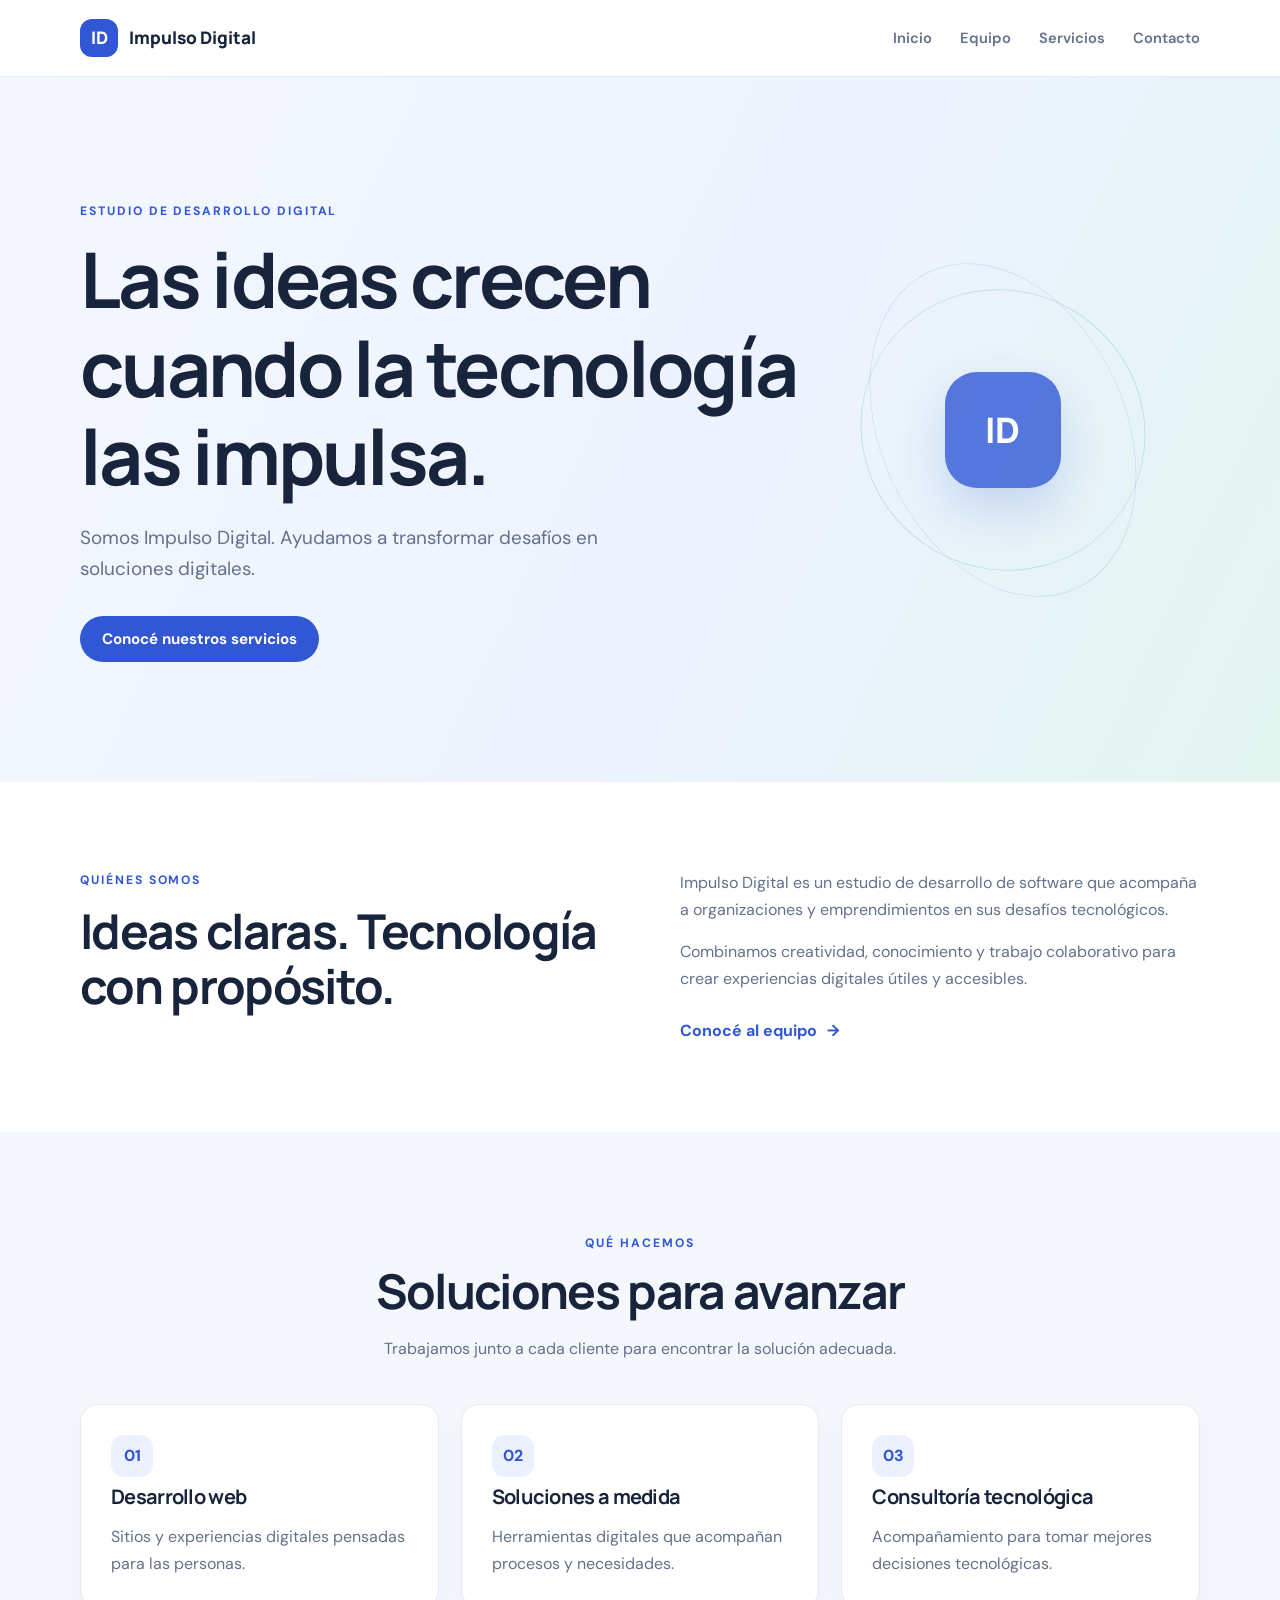
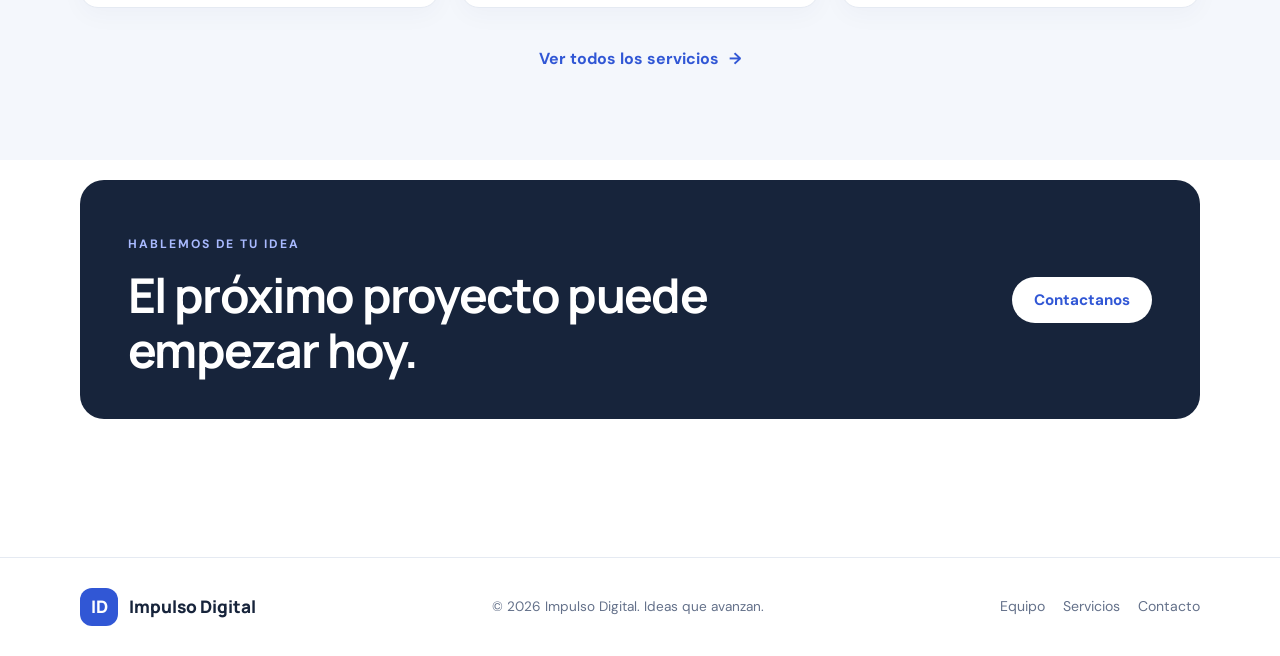
==== index.html @ ab521079 "Add files via upload" ====
<!DOCTYPE html>
<html lang="es">
<head>
  <meta charset="UTF-8">
  <meta name="viewport" content="width=device-width, initial-scale=1.0">
  <meta name="description" content="Impulso Digital: tecnología que impulsa ideas.">
  <title>Impulso Digital | Inicio</title>
  <link rel="stylesheet" href="css/style.css">
</head>
<body>
  <div id="navbar-container"></div>

  <main>
    <section class="hero">
      <div class="container hero-content">
        <p class="eyebrow">ESTUDIO DE DESARROLLO DIGITAL</p>
        <h1>Las ideas crecen cuando la tecnología las impulsa.</h1>
        <p class="hero-copy">
          Somos Impulso Digital. Ayudamos a transformar desafíos en soluciones digitales.
        </p>
        <a class="button button-primary" href="servicios.html">Conocé nuestros servicios</a>
      </div>

      <div class="hero-decoration" aria-hidden="true">
        <div class="orbit orbit-one"></div>
        <div class="orbit orbit-two"></div>
        <div class="orbit-center">ID</div>
      </div>
    </section>

    <section class="section intro-section">
      <div class="container two-column">
        <div>
          <p class="eyebrow">QUIÉNES SOMOS</p>
          <h2>Ideas claras. Tecnología con propósito.</h2>
        </div>

        <div>
          <p>
            Impulso Digital es un estudio de desarrollo de software que acompaña a organizaciones y
            emprendimientos en sus desafíos tecnológicos.
          </p>
          <p>
            Combinamos creatividad, conocimiento y trabajo colaborativo para crear experiencias
            digitales útiles y accesibles.
          </p>
          <a class="text-link" href="equipo.html">
            Conocé al equipo <span aria-hidden="true">→</span>
          </a>
        </div>
      </div>
    </section>

    <section class="section soft-section">
      <div class="container">
        <div class="section-heading">
          <p class="eyebrow">QUÉ HACEMOS</p>
          <h2>Soluciones para avanzar</h2>
          <p>Trabajamos junto a cada cliente para encontrar la solución adecuada.</p>
        </div>

        <div class="card-grid three-cards">
          <article class="info-card">
            <span class="card-icon">01</span>
            <h3>Desarrollo web</h3>
            <p>Sitios y experiencias digitales pensadas para las personas.</p>
          </article>
          <article class="info-card">
            <span class="card-icon">02</span>
            <h3>Soluciones a medida</h3>
            <p>Herramientas digitales que acompañan procesos y necesidades.</p>
          </article>
          <article class="info-card">
            <span class="card-icon">03</span>
            <h3>Consultoría tecnológica</h3>
            <p>Acompañamiento para tomar mejores decisiones tecnológicas.</p>
          </article>
        </div>

        <div class="center-action">
          <a class="text-link" href="servicios.html">
            Ver todos los servicios <span aria-hidden="true">→</span>
          </a>
        </div>
      </div>
    </section>

    <section class="section cta-section">
      <div class="container cta-panel">
        <div>
          <p class="eyebrow">HABLEMOS DE TU IDEA</p>
          <h2>El próximo proyecto puede empezar hoy.</h2>
        </div>
        <a class="button button-light" href="contacto.html">Contactanos</a>
      </div>
    </section>
  </main>

  <footer id="footer-container"></footer>
  <script src="js/navbar.js"></script>
  <script src="js/main.js"></script>
</body>
</html>
---- css/style.css ----
@import url('https://fonts.googleapis.com/css2?family=DM+Sans:wght@400;500;600;700&family=Manrope:wght@400;500;600;700;800&display=swap');

:root {
  --ink: #17243b;
  --muted: #64718a;
  --blue: #3157d5;
  --blue-dark: #203da5;
  --mint: #dff5ed;
  --paper: #ffffff;
  --soft: #f4f7fc;
  --line: #e5eaf2;
  --radius: 18px;
  --shadow: 0 14px 40px rgba(25, 45, 85, .08);
}

* {
  box-sizing: border-box;
}

html {
  scroll-behavior: smooth;
}

body {
  margin: 0;
  color: var(--ink);
  background: var(--paper);
  font-family: 'DM Sans', Arial, sans-serif;
  line-height: 1.65;
}

h1,
h2,
h3 {
  font-family: 'Manrope', Arial, sans-serif;
  line-height: 1.15;
  letter-spacing: -.035em;
}

h1 {
  max-width: 760px;
  margin: 14px 0 22px;
  font-size: clamp(2.7rem, 6vw, 5rem);
}

h2 {
  margin: 10px 0 18px;
  font-size: clamp(2rem, 4vw, 3rem);
}

h3 {
  margin: 8px 0;
  font-size: 1.25rem;
}

p {
  color: var(--muted);
}

a {
  color: inherit;
  text-decoration: none;
}

.container {
  width: min(1120px, calc(100% - 48px));
  margin: 0 auto;
}

.eyebrow {
  color: var(--blue);
  font-size: .76rem;
  font-weight: 700;
  letter-spacing: .16em;
}

.site-header {
  position: sticky;
  top: 0;
  z-index: 20;
  border-bottom: 1px solid var(--line);
  background: rgba(255, 255, 255, .94);
  backdrop-filter: blur(12px);
}

.nav-inner {
  display: flex;
  min-height: 76px;
  align-items: center;
  justify-content: space-between;
  gap: 24px;
}

.brand {
  display: flex;
  align-items: center;
  gap: 11px;
  font-family: 'Manrope', sans-serif;
  font-size: 1.08rem;
  font-weight: 800;
}

.brand-mark {
  display: grid;
  width: 38px;
  height: 38px;
  place-items: center;
  border-radius: 12px;
  color: white;
  background: var(--blue);
  font-weight: 800;
}

.nav-links {
  display: flex;
  align-items: center;
  gap: 28px;
}

.nav-links a {
  color: var(--muted);
  font-size: .92rem;
  font-weight: 600;
}

.nav-links a:hover,
.nav-links a.active {
  color: var(--blue);
}

.menu-toggle {
  display: none;
  padding: 8px 12px;
  border: 1px solid var(--line);
  border-radius: 10px;
  color: var(--ink);
  background: white;
  font-size: 1.2rem;
  cursor: pointer;
}

.hero {
  position: relative;
  overflow: hidden;
  padding: 112px 0 120px;
  background: linear-gradient(115deg, #f4f7ff 0%, #edf3ff 58%, #e2f5ef 100%);
}

.hero-content {
  position: relative;
  z-index: 2;
}

.hero-copy {
  max-width: 560px;
  margin: 0 0 32px;
  font-size: 1.18rem;
}

.hero-decoration {
  position: absolute;
  top: 50%;
  right: 8%;
  width: 350px;
  height: 350px;
  transform: translateY(-50%);
  opacity: .8;
}

.orbit {
  position: absolute;
  inset: 0;
  border: 1px solid rgba(49, 87, 213, .18);
  border-radius: 50%;
  transform: rotate(-25deg) scaleX(.7);
}

.orbit-two {
  inset: 36px -25px;
  border-color: rgba(33, 160, 125, .28);
  transform: rotate(35deg) scaleX(.72);
}

.orbit-center {
  position: absolute;
  top: 50%;
  left: 50%;
  display: grid;
  width: 116px;
  height: 116px;
  place-items: center;
  transform: translate(-50%, -50%);
  border-radius: 32px;
  color: white;
  background: var(--blue);
  box-shadow: 0 22px 50px rgba(49, 87, 213, .25);
  font: 800 2.2rem 'Manrope';
}

.button {
  display: inline-flex;
  align-items: center;
  justify-content: center;
  padding: 13px 22px;
  border: 0;
  border-radius: 999px;
  font: 700 .95rem 'DM Sans';
  cursor: pointer;
  transition: transform .2s, background .2s;
}

.button:hover {
  transform: translateY(-2px);
}

.button-primary {
  color: white;
  background: var(--blue);
}

.button-primary:hover {
  background: var(--blue-dark);
}

.button-light {
  color: var(--blue);
  background: white;
}

.section {
  padding: 88px 0;
}

.soft-section {
  background: var(--soft);
}

.two-column {
  display: grid;
  grid-template-columns: 1fr 1fr;
  align-items: start;
  gap: 80px;
}

.two-column p:first-child {
  margin-top: 0;
}

.text-link {
  display: inline-flex;
  align-items: center;
  gap: 10px;
  margin-top: 10px;
  color: var(--blue);
  font-weight: 700;
}

.section-heading {
  max-width: 680px;
  margin: 0 auto 42px;
  text-align: center;
}

.section-heading p {
  margin-bottom: 0;
}

.section-heading.align-left {
  margin-left: 0;
  text-align: left;
}

.card-grid {
  display: grid;
  gap: 22px;
}

.three-cards {
  grid-template-columns: repeat(3, 1fr);
}

.info-card {
  padding: 30px;
  border: 1px solid var(--line);
  border-radius: var(--radius);
  background: white;
  box-shadow: 0 8px 25px rgba(25, 45, 85, .03);
}

.info-card p {
  margin-bottom: 0;
}

.card-icon {
  display: inline-grid;
  width: 42px;
  height: 42px;
  place-items: center;
  border-radius: 13px;
  color: var(--blue);
  background: #edf1ff;
  font-weight: 800;
}

.center-action {
  margin-top: 28px;
  text-align: center;
}

.cta-section {
  padding-top: 20px;
}

.cta-panel {
  display: flex;
  align-items: center;
  justify-content: space-between;
  gap: 30px;
  padding: 42px 48px;
  border-radius: 24px;
  background: var(--ink);
}

.cta-panel h2 {
  max-width: 650px;
  margin-bottom: 0;
  color: white;
}

.cta-panel .eyebrow {
  color: #a9baff;
}

.page-hero {
  padding: 78px 0 82px;
  background: linear-gradient(115deg, #f4f7ff, #e8f5f1);
}

.page-hero h1 {
  max-width: 800px;
  font-size: clamp(2.5rem, 5vw, 4.2rem);
}

.page-hero p:last-child {
  max-width: 650px;
  font-size: 1.1rem;
}

.team-grid {
  display: grid;
  grid-template-columns: repeat(3, 1fr);
  gap: 22px;
}

.team-card {
  overflow: hidden;
  border: 1px solid var(--line);
  border-radius: var(--radius);
  background: white;
  box-shadow: var(--shadow);
}

.avatar {
  display: grid;
  height: 170px;
  place-items: center;
  color: white;
  font: 800 2.7rem 'Manrope';
  letter-spacing: -.06em;
}

.avatar-a {
  background: linear-gradient(135deg, #3157d5, #8a9df0);
}

.avatar-b {
  background: linear-gradient(135deg, #1a927e, #8bd7c3);
}

.avatar-c {
  background: linear-gradient(135deg, #d17b48, #f0c08b);
}

.avatar-d {
  background: linear-gradient(135deg, #684db5, #b2a0e8);
}

.avatar-e {
  background: linear-gradient(135deg, #bb527c, #f0a4be);
}

.team-card-body {
  padding: 22px;
}

.team-card-body p {
  margin: 8px 0;
}

.team-role {
  color: var(--blue);
  font-size: .75rem;
  font-weight: 700;
  text-transform: uppercase;
  letter-spacing: .1em;
}

.notice {
  margin-top: 30px;
  padding: 14px 18px;
  border-radius: 12px;
  background: #fff8e8;
  font-size: .88rem;
}

.service-list {
  max-width: 900px;
}

.service-row {
  display: grid;
  grid-template-columns: 70px 1fr 40px;
  align-items: start;
  gap: 24px;
  padding: 30px 0;
  border-bottom: 1px solid var(--line);
}

.service-row:first-child {
  padding-top: 0;
}

.service-number {
  color: var(--blue);
  font: 800 1.4rem 'Manrope';
}

.service-row h2 {
  margin: 0 0 10px;
  font-size: 1.7rem;
}

.service-row p {
  max-width: 700px;
  margin: 0;
}

.service-arrow {
  color: var(--blue);
  font-size: 1.5rem;
}

.contact-layout {
  display: grid;
  grid-template-columns: .85fr 1.15fr;
  gap: 80px;
}

.contact-details h2 {
  font-size: 3rem;
}

.contact-item {
  padding: 17px 0;
  border-bottom: 1px solid var(--line);
}

.contact-label {
  display: block;
  margin-bottom: 4px;
  color: var(--muted);
  font-size: .82rem;
}

.contact-item a {
  color: var(--blue);
  font-weight: 700;
}

.contact-form {
  display: grid;
  gap: 10px;
  padding: 30px;
  border: 1px solid var(--line);
  border-radius: var(--radius);
  box-shadow: var(--shadow);
}

.contact-form label {
  font-size: .9rem;
  font-weight: 700;
}

.contact-form input,
.contact-form textarea {
  width: 100%;
  padding: 13px 14px;
  border: 1px solid #dce3ef;
  border-radius: 10px;
  color: var(--ink);
  background: #fbfcff;
  font: inherit;
}

.contact-form input:focus,
.contact-form textarea:focus {
  outline: 2px solid #cbd6ff;
  border-color: var(--blue);
}

.contact-form .button {
  justify-self: start;
  margin-top: 8px;
}

.form-feedback {
  margin: 0;
  font-size: .82rem;
}

.site-footer {
  margin-top: 50px;
  padding: 30px 0;
  border-top: 1px solid var(--line);
}

.footer-inner {
  display: flex;
  align-items: center;
  justify-content: space-between;
  gap: 20px;
}

.footer-inner p {
  margin: 0;
  font-size: .85rem;
}

.footer-links {
  display: flex;
  gap: 18px;
  color: var(--muted);
  font-size: .88rem;
}

@media (max-width: 850px) {
  .hero-decoration {
    right: -120px;
    opacity: .25;
  }

  .two-column,
  .contact-layout {
    grid-template-columns: 1fr;
    gap: 28px;
  }

  .team-grid {
    grid-template-columns: repeat(2, 1fr);
  }

  .three-cards {
    grid-template-columns: 1fr;
  }
}

@media (max-width: 620px) {
  .container {
    width: min(100% - 32px, 1120px);
  }

  .hero {
    padding: 78px 0 84px;
  }

  .hero-decoration {
    display: none;
  }

  .section {
    padding: 62px 0;
  }

  .nav-inner {
    min-height: 68px;
  }

  .menu-toggle {
    display: inline-block;
  }

  .nav-links {
    position: absolute;
    top: 68px;
    right: 0;
    left: 0;
    display: none;
    flex-direction: column;
    align-items: flex-start;
    gap: 16px;
    padding: 18px 24px 24px;
    border-bottom: 1px solid var(--line);
    background: white;
  }

  .nav-links.is-open {
    display: flex;
  }

  .team-grid {
    grid-template-columns: 1fr;
  }

  .cta-panel {
    align-items: flex-start;
    flex-direction: column;
    padding: 30px 24px;
  }

  .service-row {
    grid-template-columns: 42px 1fr;
    gap: 14px;
  }

  .service-arrow {
    display: none;
  }

  .contact-form {
    padding: 22px;
  }

  .footer-inner {
    align-items: flex-start;
    flex-direction: column;
  }
}
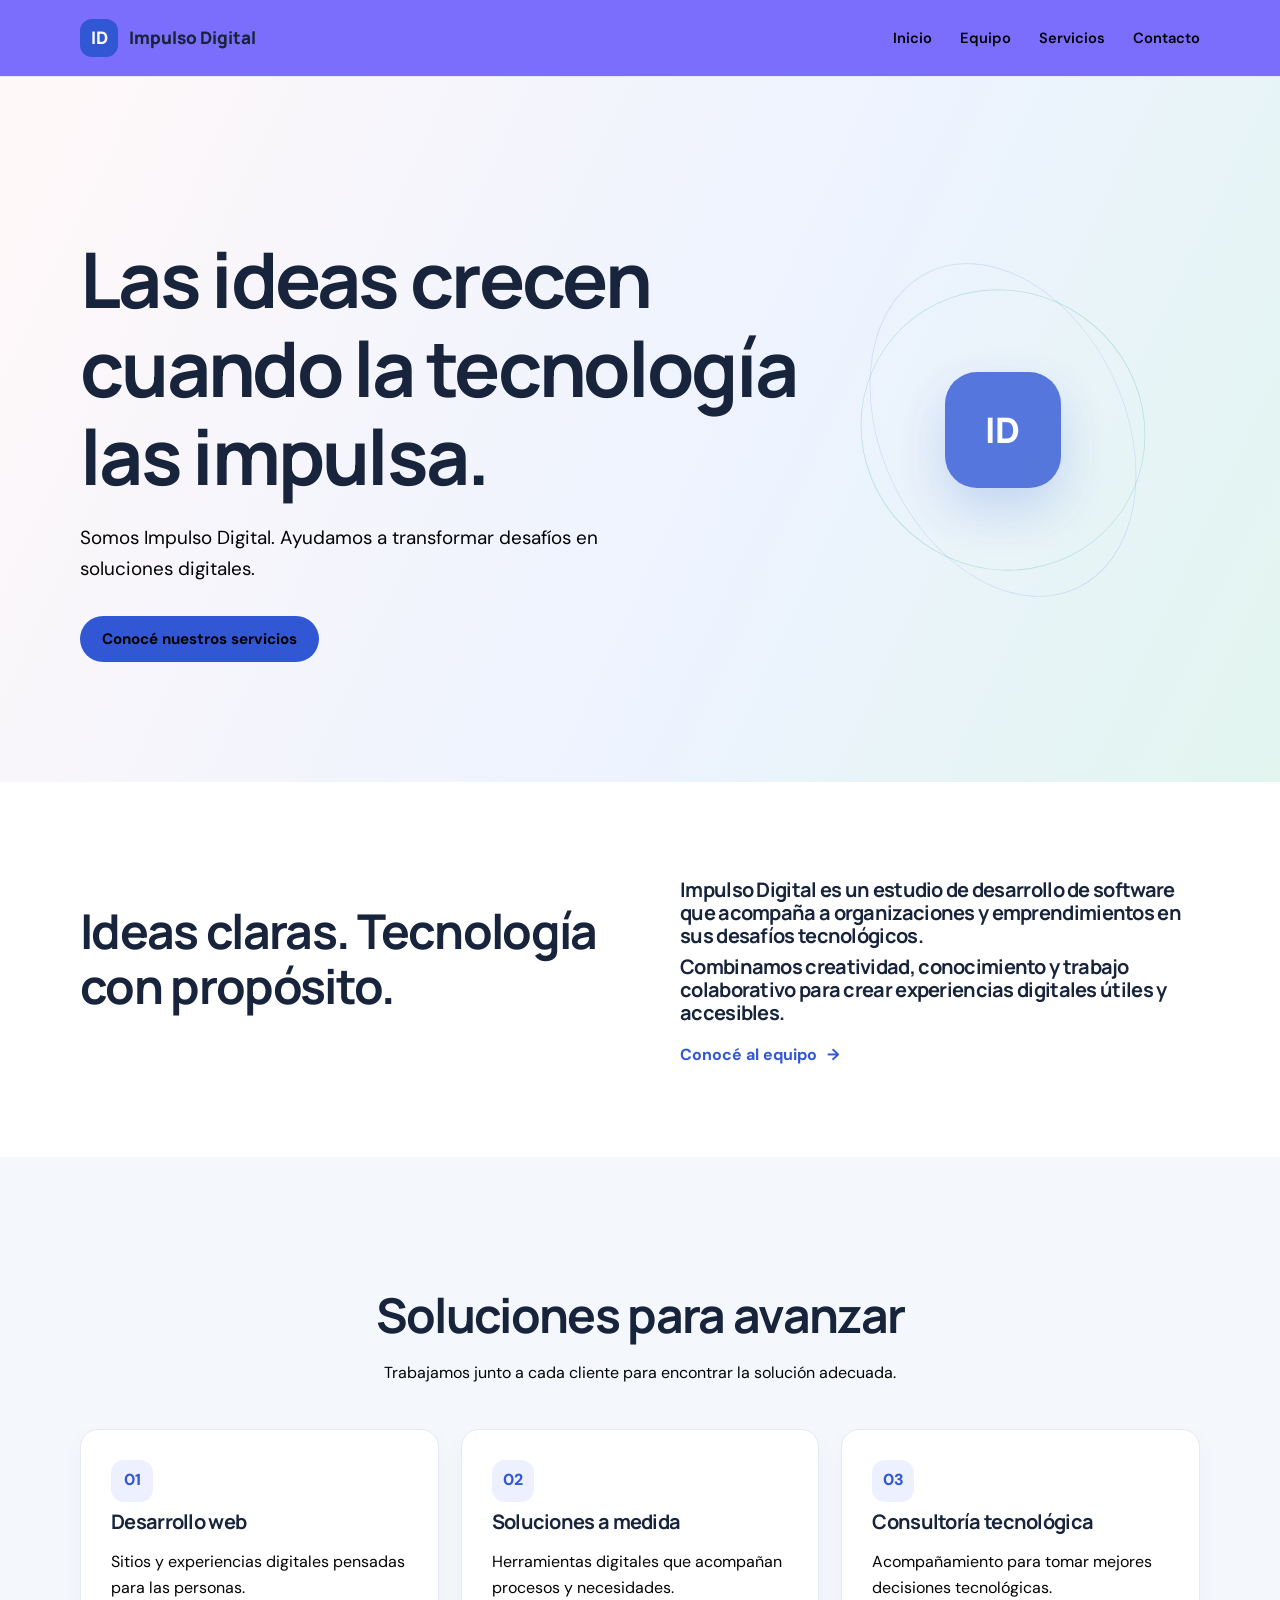
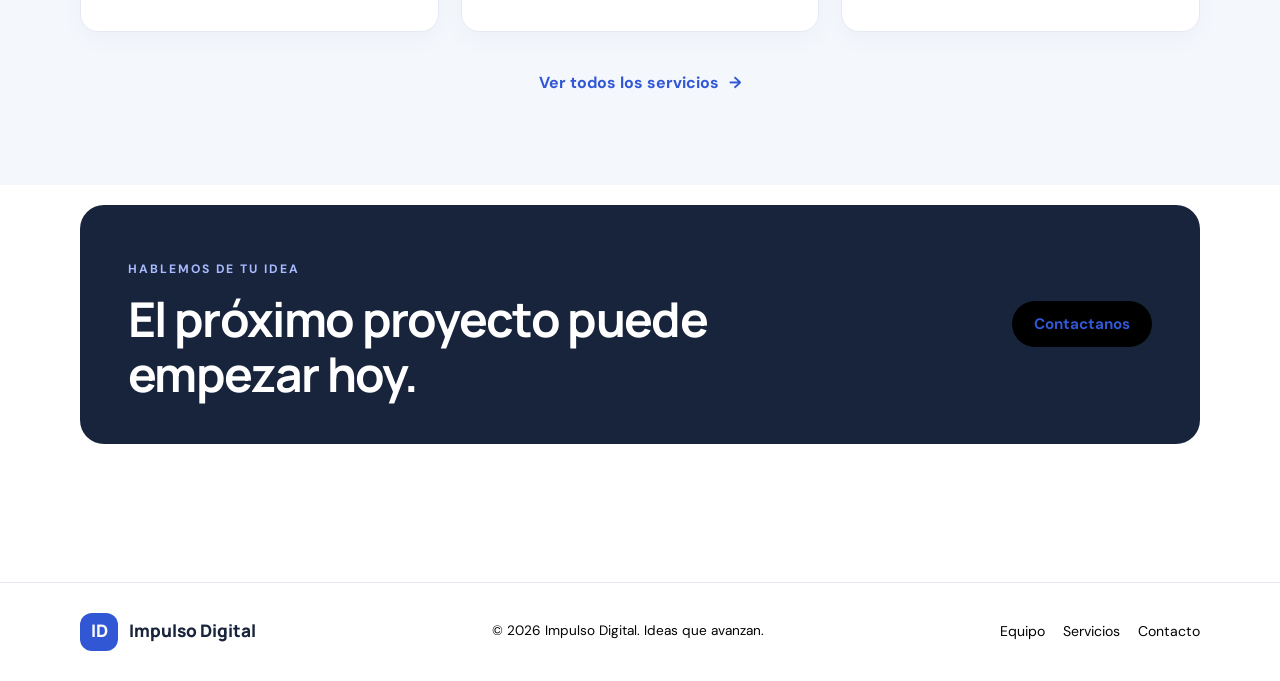
==== commit 87ecba92: "cambie los colores y el tamaño del texto de index" ====
--- a/index.html
+++ b/index.html
@@ -16,7 +16,7 @@
         <p class="eyebrow">ESTUDIO DE DESARROLLO DIGITAL</p>
         <h1>Las ideas crecen cuando la tecnología las impulsa.</h1>
         <p class="hero-copy">
-          Somos Impulso Digital. Ayudamos a transformar desafíos en soluciones digitales.
+         Somos Impulso Digital. Ayudamos a transformar desafíos en soluciones digitales.
         </p>
         <a class="button button-primary" href="servicios.html">Conocé nuestros servicios</a>
       </div>
@@ -36,14 +36,14 @@
         </div>
 
         <div>
-          <p>
+          <h3>
             Impulso Digital es un estudio de desarrollo de software que acompaña a organizaciones y
             emprendimientos en sus desafíos tecnológicos.
-          </p>
-          <p>
+          </h3>
+          <h3>
             Combinamos creatividad, conocimiento y trabajo colaborativo para crear experiencias
             digitales útiles y accesibles.
-          </p>
+          </h3>
           <a class="text-link" href="equipo.html">
             Conocé al equipo <span aria-hidden="true">→</span>
           </a>
--- a/css/style.css
+++ b/css/style.css
@@ -2,10 +2,10 @@
 
 :root {
   --ink: #17243b;
-  --muted: #64718a;
+  --muted: #030303;
   --blue: #3157d5;
   --blue-dark: #203da5;
-  --mint: #dff5ed;
+  --mint: #568fcf;
   --paper: #ffffff;
   --soft: #f4f7fc;
   --line: #e5eaf2;
@@ -68,7 +68,7 @@
 }
 
 .eyebrow {
-  color: var(--blue);
+  color: #0000;
   font-size: .76rem;
   font-weight: 700;
   letter-spacing: .16em;
@@ -79,7 +79,7 @@
   top: 0;
   z-index: 20;
   border-bottom: 1px solid var(--line);
-  background: rgba(255, 255, 255, .94);
+  background: rgba(116, 101, 252, 0.94);
   backdrop-filter: blur(12px);
 }
 
@@ -106,7 +106,7 @@
   height: 38px;
   place-items: center;
   border-radius: 12px;
-  color: white;
+  color: rgb(252, 252, 252);
   background: var(--blue);
   font-weight: 800;
 }
@@ -134,7 +134,7 @@
   border: 1px solid var(--line);
   border-radius: 10px;
   color: var(--ink);
-  background: white;
+  background: rgb(5, 5, 5);
   font-size: 1.2rem;
   cursor: pointer;
 }
@@ -143,7 +143,7 @@
   position: relative;
   overflow: hidden;
   padding: 112px 0 120px;
-  background: linear-gradient(115deg, #f4f7ff 0%, #edf3ff 58%, #e2f5ef 100%);
+  background: linear-gradient(115deg, #fff8f8 0%, #edf3ff 58%, #e2f5ef 100%);
 }
 
 .hero-content {
@@ -214,7 +214,7 @@
 }
 
 .button-primary {
-  color: white;
+  color: rgb(0, 0, 0);
   background: var(--blue);
 }
 
@@ -224,7 +224,7 @@
 
 .button-light {
   color: var(--blue);
-  background: white;
+  background: rgb(0, 0, 0);
 }
 
 .section {
@@ -324,7 +324,7 @@
 .cta-panel h2 {
   max-width: 650px;
   margin-bottom: 0;
-  color: white;
+  color: rgb(255, 255, 255);
 }
 
 .cta-panel .eyebrow {
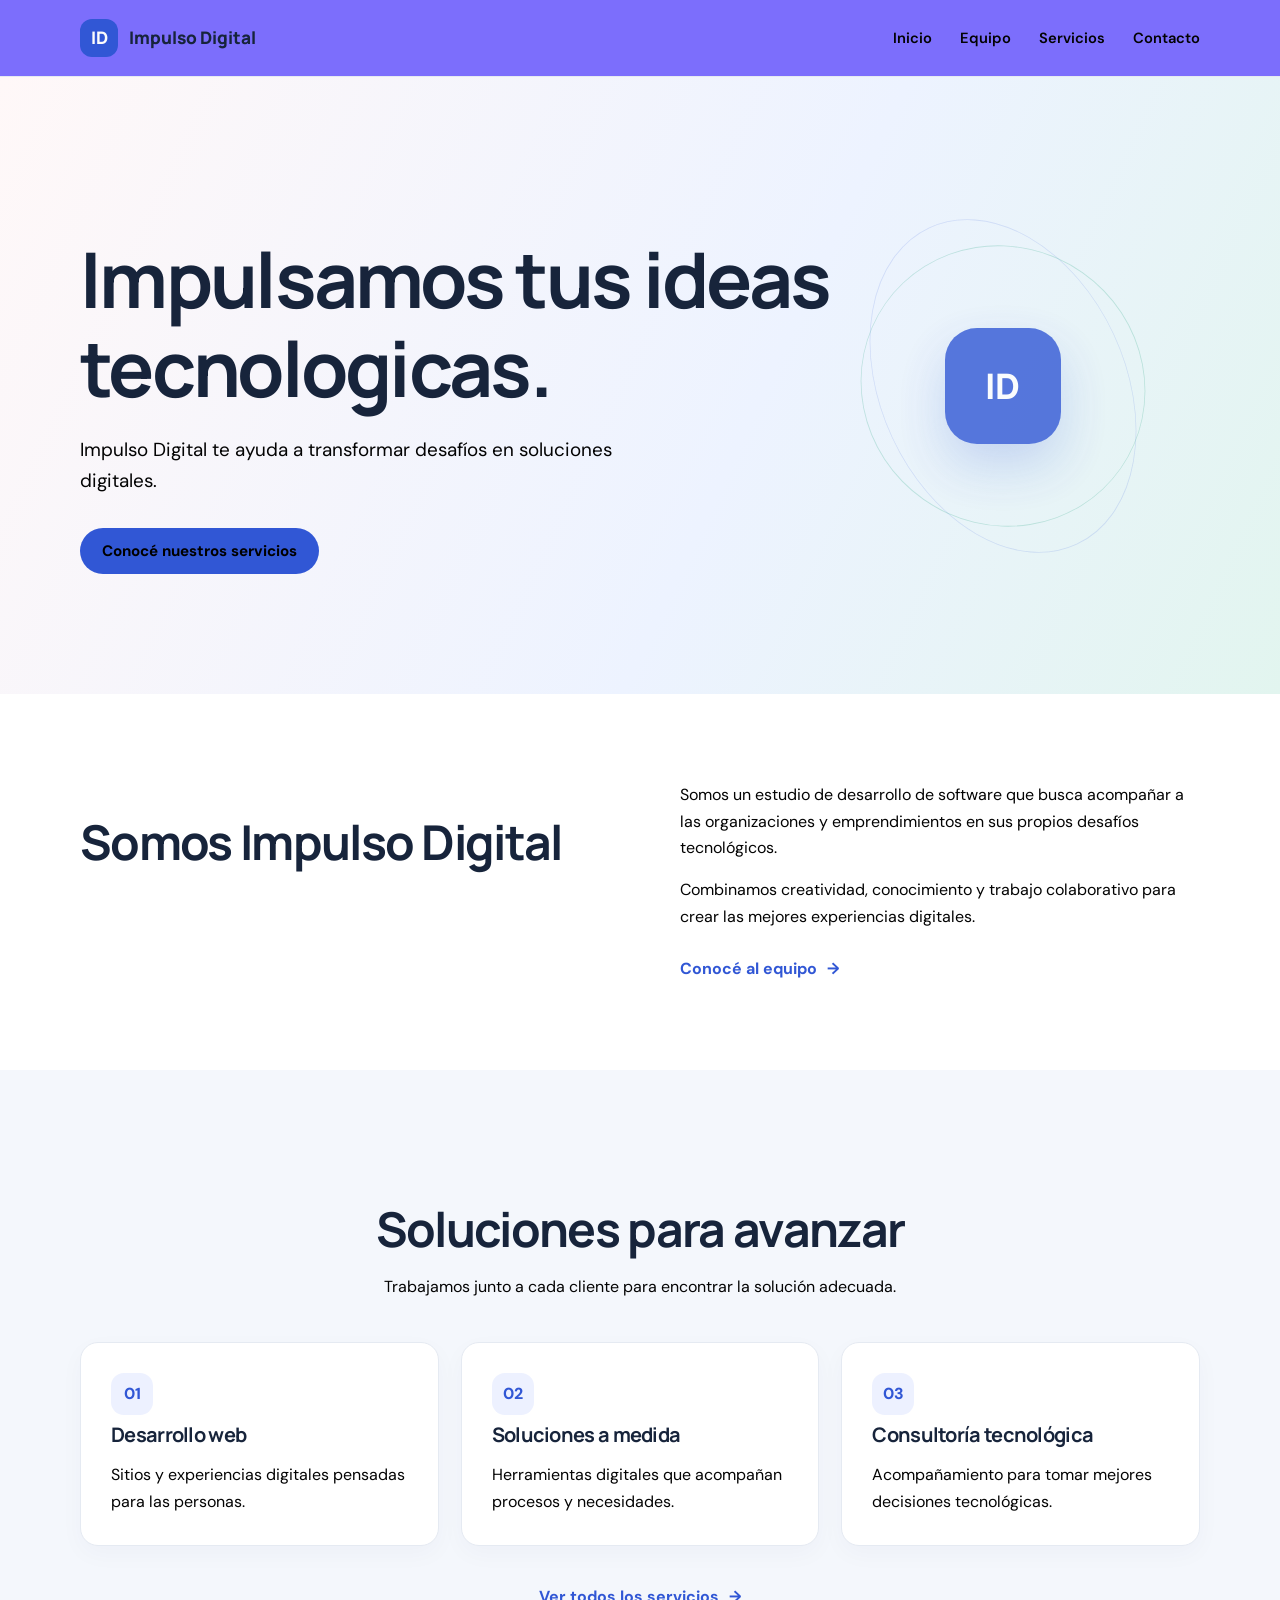
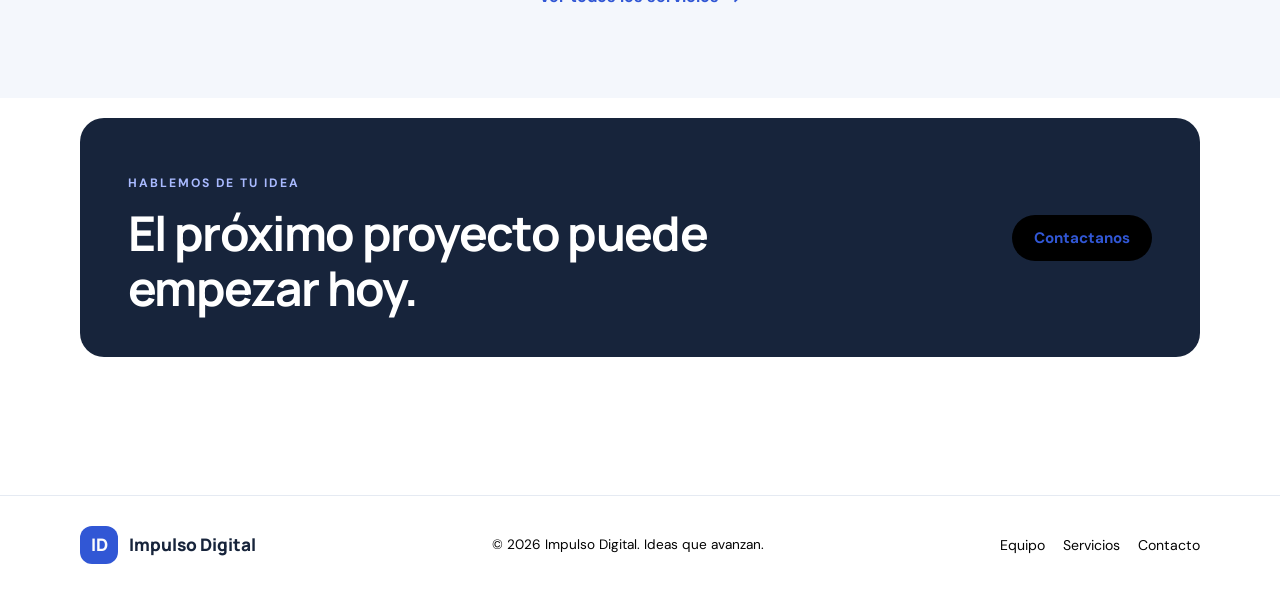
==== commit 8e412387: "Cambie el index" ====
--- a/index.html
+++ b/index.html
@@ -14,9 +14,9 @@
     <section class="hero">
       <div class="container hero-content">
         <p class="eyebrow">ESTUDIO DE DESARROLLO DIGITAL</p>
-        <h1>Las ideas crecen cuando la tecnología las impulsa.</h1>
+        <h1>Impulsamos tus ideas tecnologicas.</h1>
         <p class="hero-copy">
-         Somos Impulso Digital. Ayudamos a transformar desafíos en soluciones digitales.
+          Impulso Digital te ayuda a transformar desafíos en soluciones digitales.
         </p>
         <a class="button button-primary" href="servicios.html">Conocé nuestros servicios</a>
       </div>
@@ -32,18 +32,18 @@
       <div class="container two-column">
         <div>
           <p class="eyebrow">QUIÉNES SOMOS</p>
-          <h2>Ideas claras. Tecnología con propósito.</h2>
+          <h2>Somos Impulso Digital</h2>
         </div>
 
         <div>
-          <h3>
-            Impulso Digital es un estudio de desarrollo de software que acompaña a organizaciones y
-            emprendimientos en sus desafíos tecnológicos.
-          </h3>
-          <h3>
-            Combinamos creatividad, conocimiento y trabajo colaborativo para crear experiencias
-            digitales útiles y accesibles.
-          </h3>
+          <p>
+            Somos un estudio de desarrollo de software que busca acompañar a las organizaciones y 
+            emprendimientos en sus propios desafíos tecnológicos.
+          </p>
+          <p>
+            Combinamos creatividad, conocimiento y trabajo colaborativo para crear las mejores experiencias
+            digitales.
+          </p>
           <a class="text-link" href="equipo.html">
             Conocé al equipo <span aria-hidden="true">→</span>
           </a>
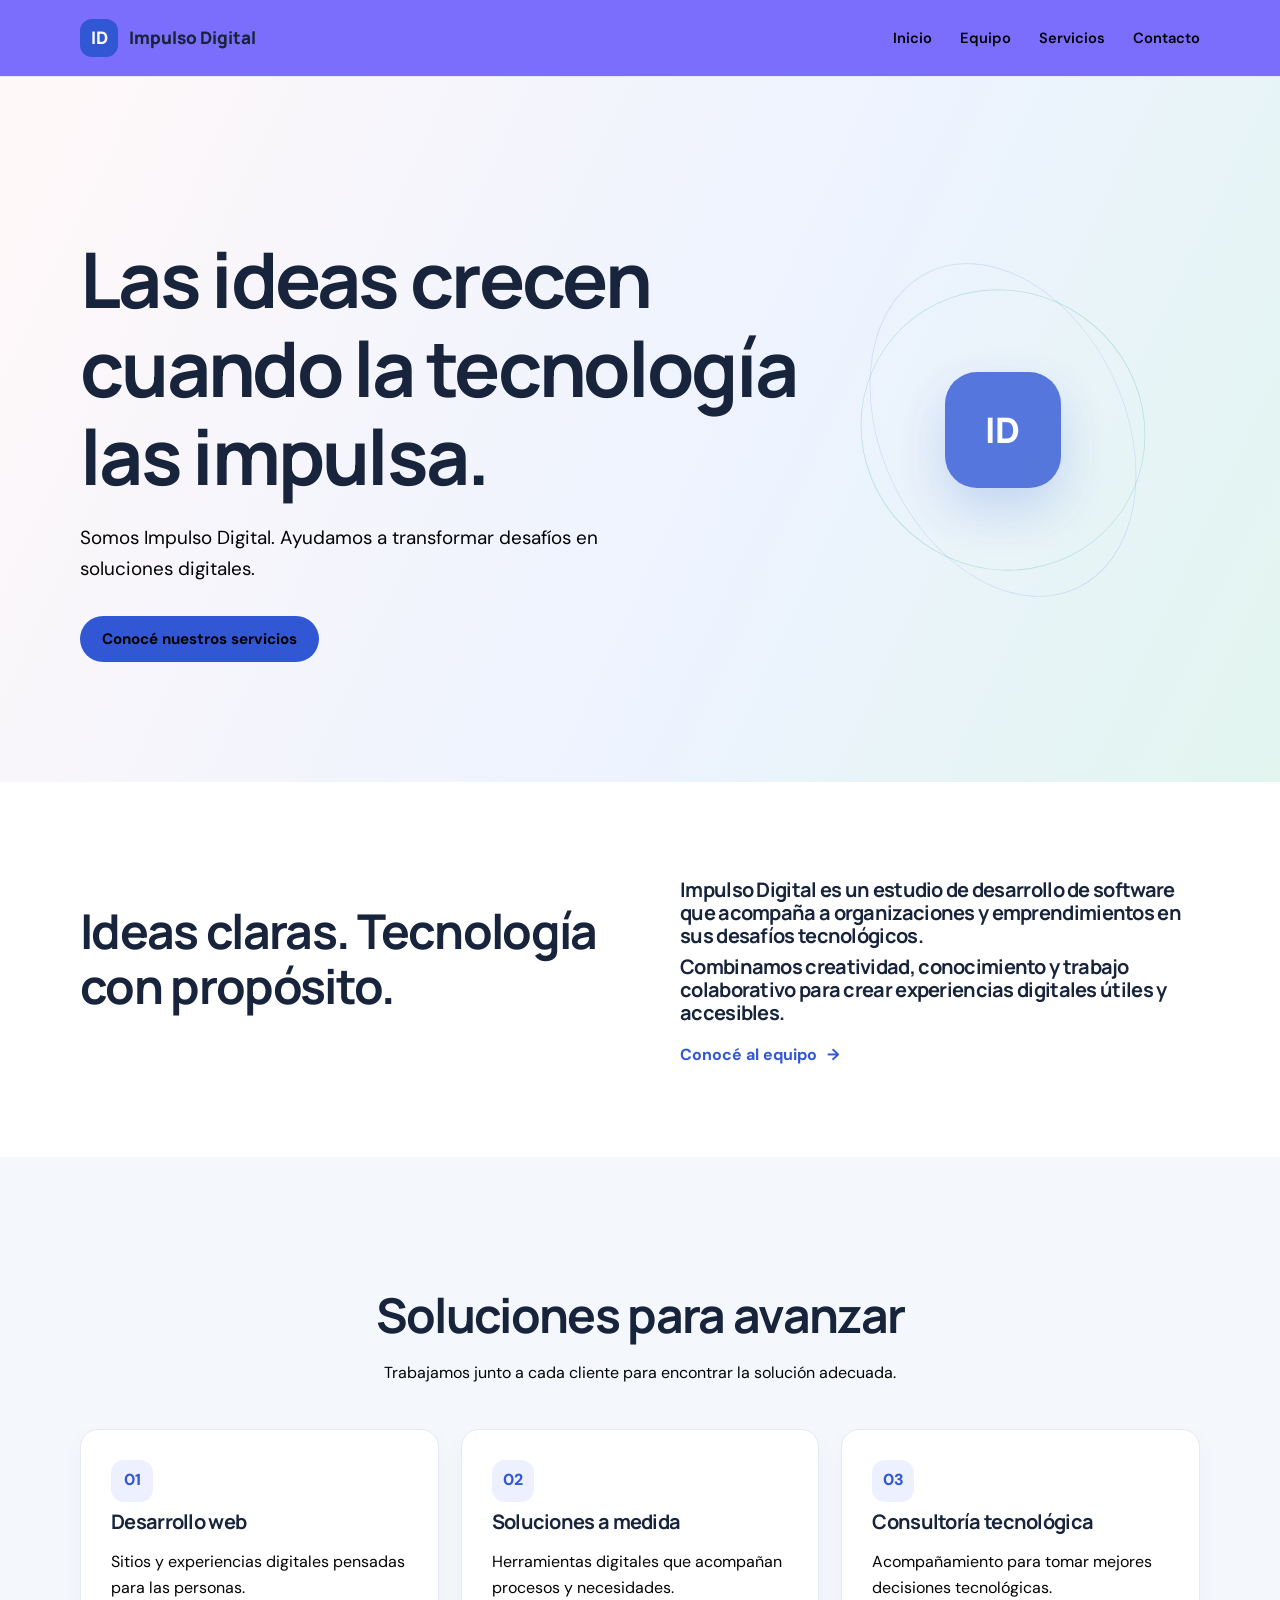
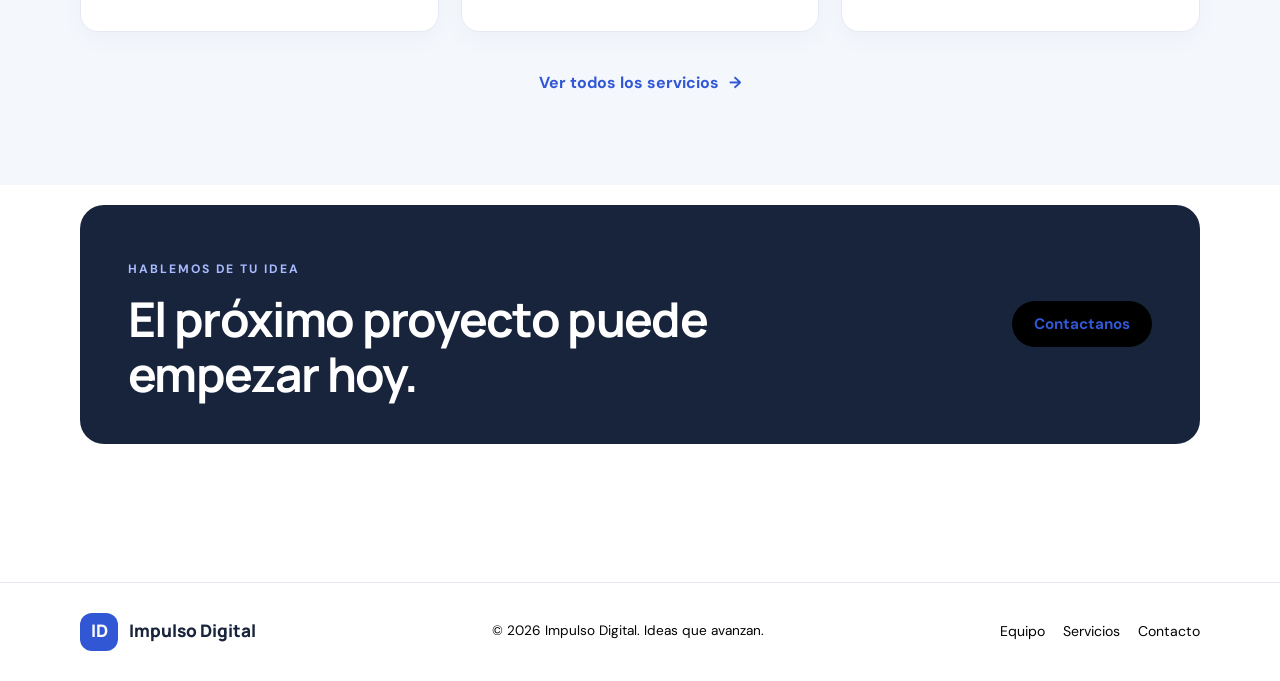
==== commit 5ae10222: "Merge pull request #1 from desaweb2026/vergara_julieta UX" ====
--- a/index.html
+++ b/index.html
@@ -14,9 +14,9 @@
     <section class="hero">
       <div class="container hero-content">
         <p class="eyebrow">ESTUDIO DE DESARROLLO DIGITAL</p>
-        <h1>Impulsamos tus ideas tecnologicas.</h1>
+        <h1>Las ideas crecen cuando la tecnología las impulsa.</h1>
         <p class="hero-copy">
-          Impulso Digital te ayuda a transformar desafíos en soluciones digitales.
+         Somos Impulso Digital. Ayudamos a transformar desafíos en soluciones digitales.
         </p>
         <a class="button button-primary" href="servicios.html">Conocé nuestros servicios</a>
       </div>
@@ -32,18 +32,18 @@
       <div class="container two-column">
         <div>
           <p class="eyebrow">QUIÉNES SOMOS</p>
-          <h2>Somos Impulso Digital</h2>
+          <h2>Ideas claras. Tecnología con propósito.</h2>
         </div>
 
         <div>
-          <p>
-            Somos un estudio de desarrollo de software que busca acompañar a las organizaciones y 
-            emprendimientos en sus propios desafíos tecnológicos.
-          </p>
-          <p>
-            Combinamos creatividad, conocimiento y trabajo colaborativo para crear las mejores experiencias
-            digitales.
-          </p>
+          <h3>
+            Impulso Digital es un estudio de desarrollo de software que acompaña a organizaciones y
+            emprendimientos en sus desafíos tecnológicos.
+          </h3>
+          <h3>
+            Combinamos creatividad, conocimiento y trabajo colaborativo para crear experiencias
+            digitales útiles y accesibles.
+          </h3>
           <a class="text-link" href="equipo.html">
             Conocé al equipo <span aria-hidden="true">→</span>
           </a>
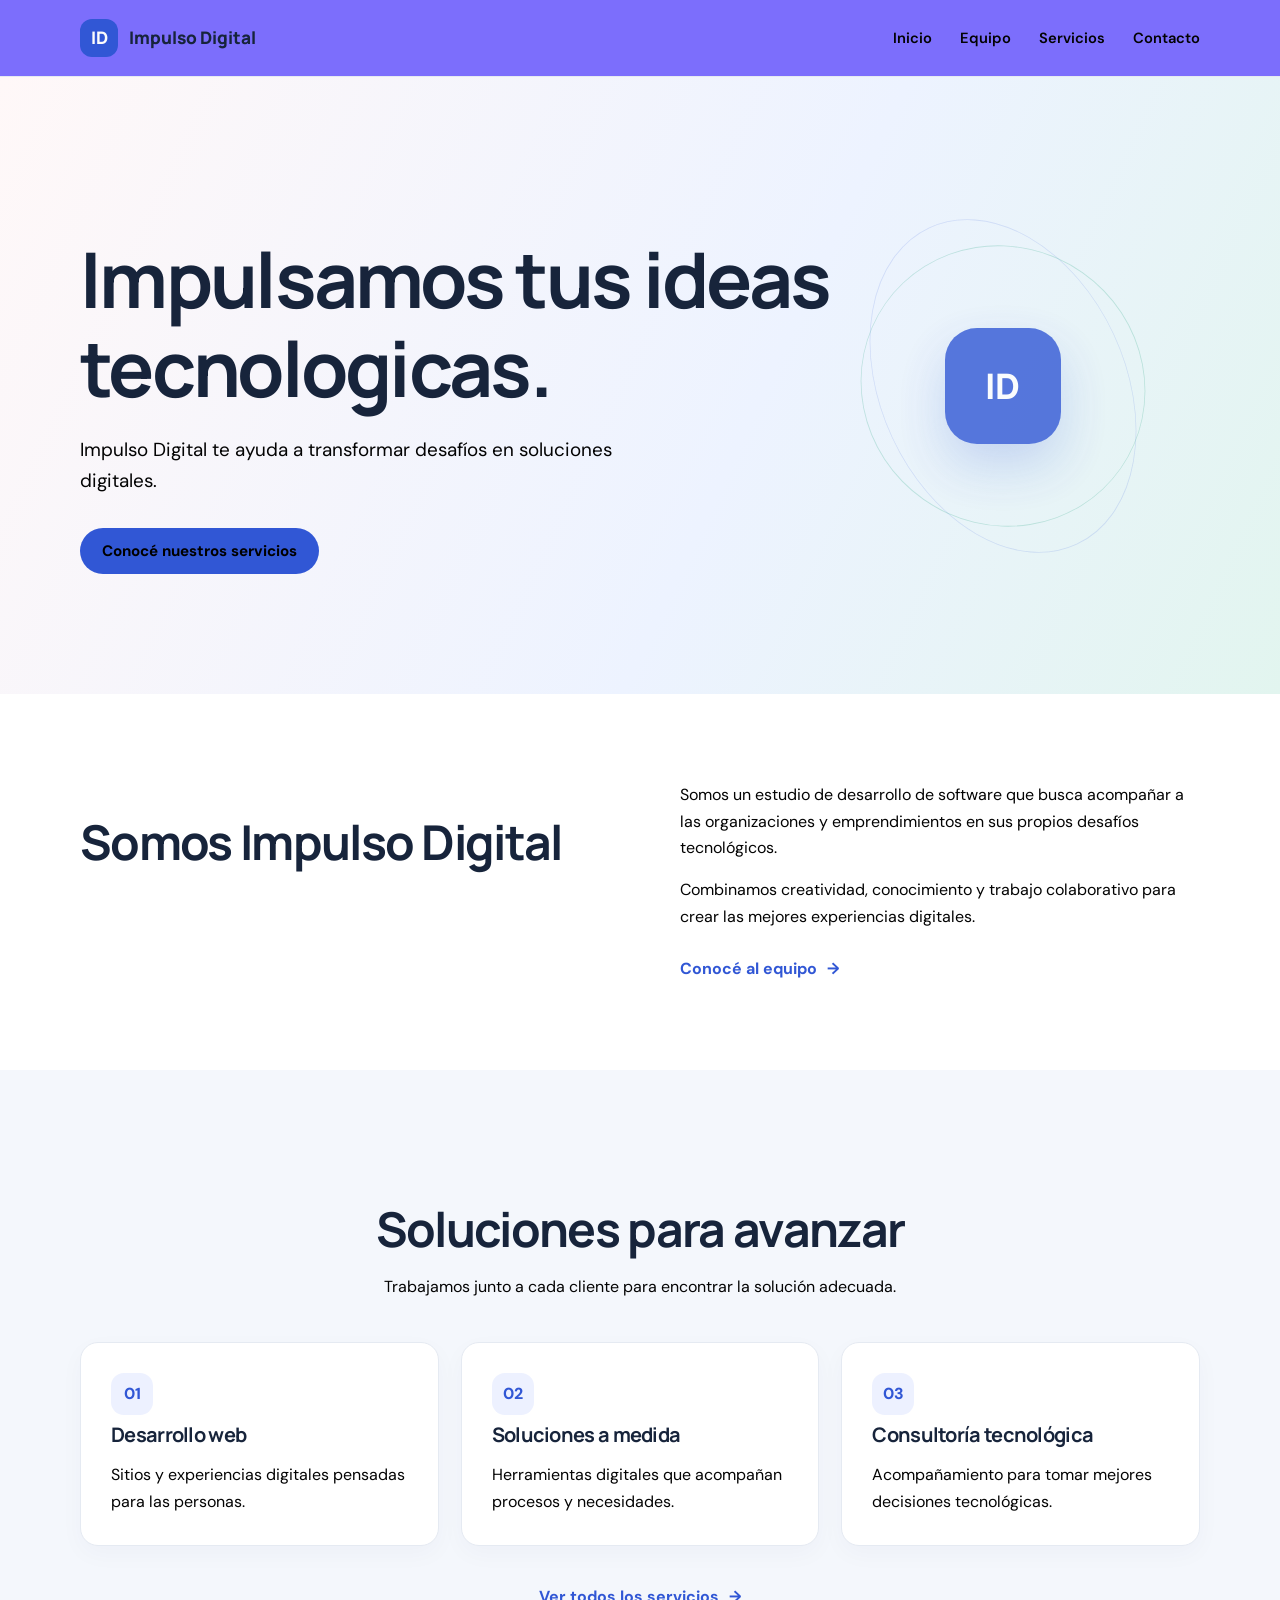
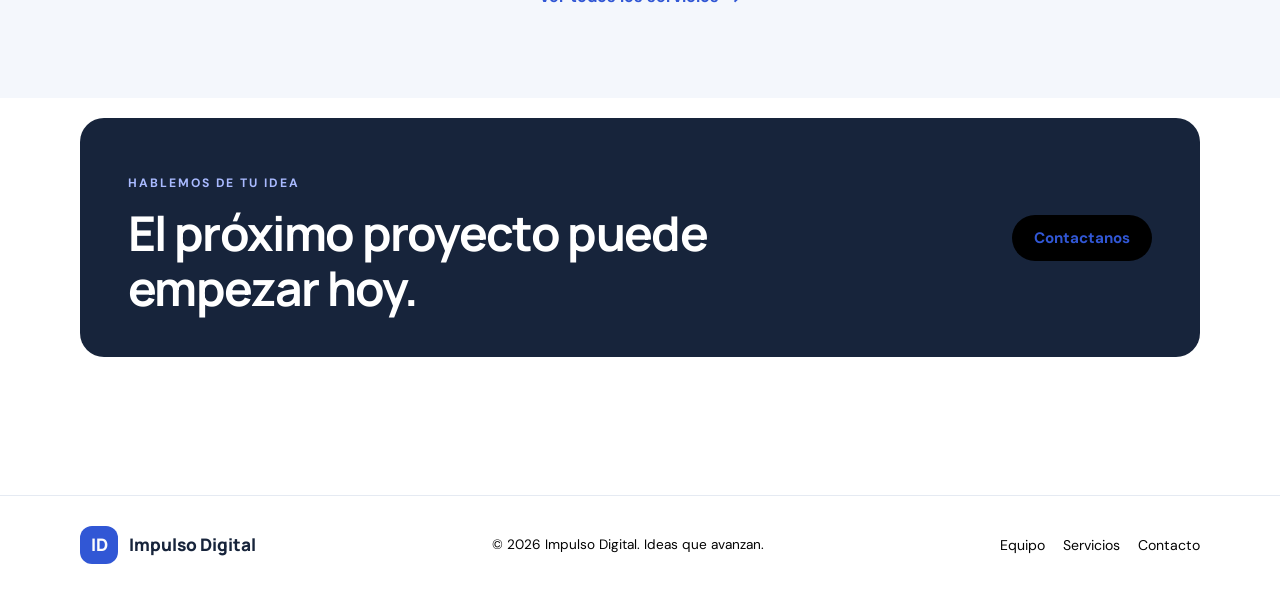
==== commit 0cb4e3df: "Merge pull request #4 from desaweb2026/MicaelaRomero Cambie el index  revisado" ====
--- a/index.html
+++ b/index.html
@@ -14,9 +14,9 @@
     <section class="hero">
       <div class="container hero-content">
         <p class="eyebrow">ESTUDIO DE DESARROLLO DIGITAL</p>
-        <h1>Las ideas crecen cuando la tecnología las impulsa.</h1>
+        <h1>Impulsamos tus ideas tecnologicas.</h1>
         <p class="hero-copy">
-         Somos Impulso Digital. Ayudamos a transformar desafíos en soluciones digitales.
+          Impulso Digital te ayuda a transformar desafíos en soluciones digitales.
         </p>
         <a class="button button-primary" href="servicios.html">Conocé nuestros servicios</a>
       </div>
@@ -32,18 +32,18 @@
       <div class="container two-column">
         <div>
           <p class="eyebrow">QUIÉNES SOMOS</p>
-          <h2>Ideas claras. Tecnología con propósito.</h2>
+          <h2>Somos Impulso Digital</h2>
         </div>
 
         <div>
-          <h3>
-            Impulso Digital es un estudio de desarrollo de software que acompaña a organizaciones y
-            emprendimientos en sus desafíos tecnológicos.
-          </h3>
-          <h3>
-            Combinamos creatividad, conocimiento y trabajo colaborativo para crear experiencias
-            digitales útiles y accesibles.
-          </h3>
+          <p>
+            Somos un estudio de desarrollo de software que busca acompañar a las organizaciones y 
+            emprendimientos en sus propios desafíos tecnológicos.
+          </p>
+          <p>
+            Combinamos creatividad, conocimiento y trabajo colaborativo para crear las mejores experiencias
+            digitales.
+          </p>
           <a class="text-link" href="equipo.html">
             Conocé al equipo <span aria-hidden="true">→</span>
           </a>
